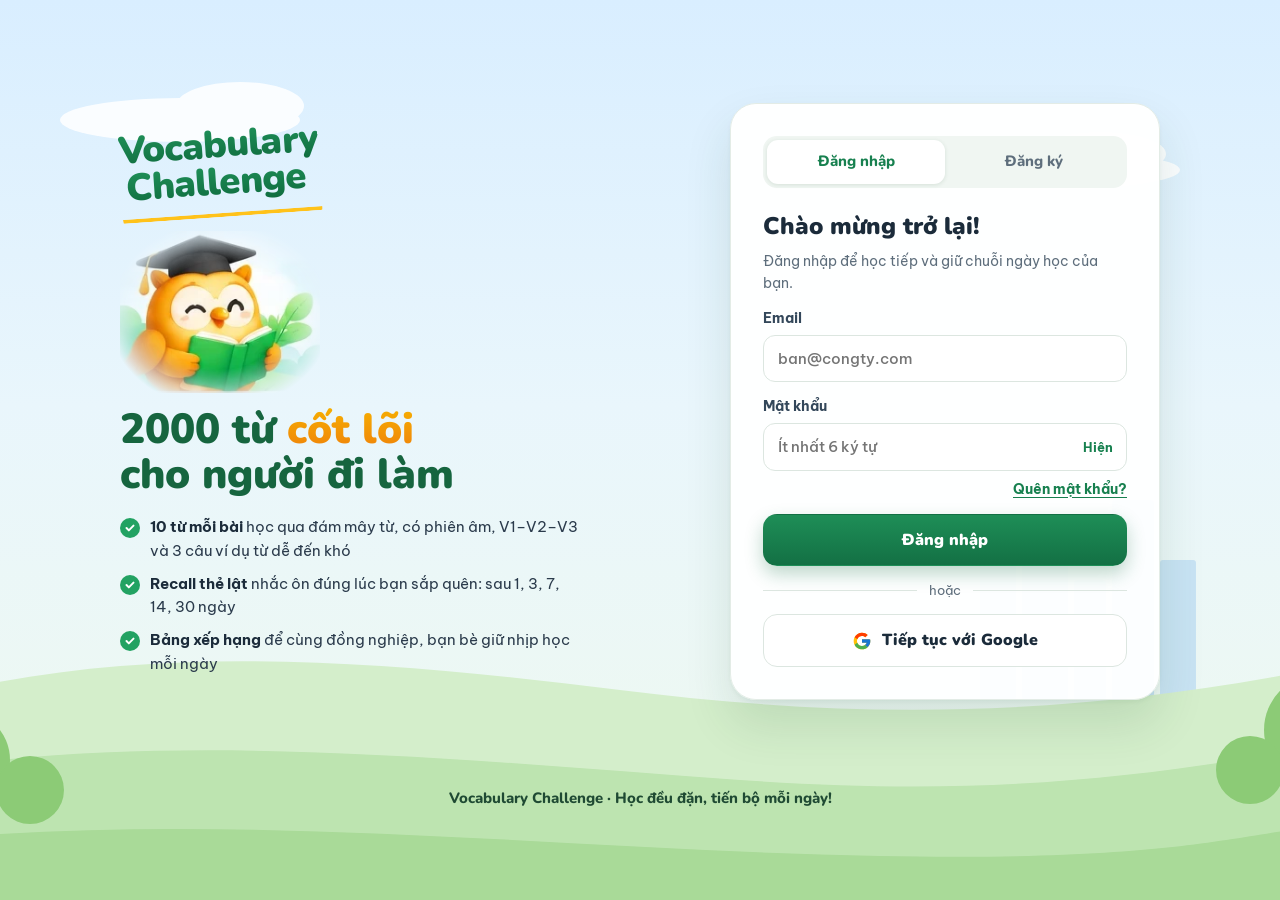
==== login.html @ 21e4e457 "v2 version bản có cập nhật ghi tiến độ" ====
<!doctype html>
<html lang="vi">
<head>
<meta charset="utf-8">
<meta name="viewport" content="width=device-width,initial-scale=1,viewport-fit=cover">
<title>Đăng nhập · Vocabulary Challenge</title>
<meta name="description" content="Đăng nhập Vocabulary Challenge để học 2000 từ tiếng Anh cốt lõi cho người đi làm.">
<link rel="icon" href="img/favicon.svg" type="image/svg+xml">
<link rel="preconnect" href="https://fonts.googleapis.com">
<link rel="preconnect" href="https://fonts.gstatic.com" crossorigin>
<link rel="stylesheet" href="https://fonts.googleapis.com/css2?family=Nunito:wght@600;700;800;900&family=Be+Vietnam+Pro:wght@400;500;600;700&display=swap">
<link rel="stylesheet" href="css/login.css">
</head>
<body>
<div class="sky" aria-hidden="true">
  <svg viewBox="0 0 1440 900" preserveAspectRatio="xMidYMax slice">
    <g fill="#fff" opacity=".85"><ellipse cx="260" cy="120" rx="120" ry="22"/><ellipse cx="320" cy="106" rx="64" ry="24"/><ellipse cx="1120" cy="170" rx="140" ry="20"/><ellipse cx="1180" cy="154" rx="66" ry="22"/></g>
    <g fill="#B9DBF2" opacity=".7"><rect x="1060" y="560" width="36" height="140" rx="3"/><rect x="1102" y="520" width="46" height="180" rx="3"/><rect x="1154" y="580" width="32" height="120" rx="3"/><rect x="1192" y="500" width="42" height="200" rx="3"/><rect x="1240" y="560" width="36" height="140" rx="3"/></g>
    <path fill="#D4EECB" d="M0 700C220 640 460 660 700 690S1160 720 1440 660V900H0Z"/>
    <path fill="#BDE4B0" d="M0 770C260 730 540 760 820 780S1260 770 1440 740V900H0Z"/>
    <path fill="#A9DA98" d="M0 840C320 810 640 850 960 856S1320 830 1440 822V900H0Z"/>
    <g fill="#8CCB76"><circle cx="40" cy="760" r="50"/><circle cx="110" cy="790" r="34"/><circle cx="1400" cy="730" r="56"/><circle cx="1330" cy="770" r="34"/></g>
  </svg>
</div>

<main class="wrap">
  <section class="intro">
    <div class="logo" aria-label="Vocabulary Challenge"><span>Vocabulary</span><span>Challenge</span></div>
    <img class="owl" src="img/owl.webp" width="216" height="174" alt="Linh vật cú đội mũ tốt nghiệp đang đọc sách">
    <h1>2000 từ <em>cốt lõi</em> cho người đi làm</h1>
    <ul class="perks">
      <li><b>10 từ mỗi bài</b> học qua đám mây từ, có phiên âm, V1–V2–V3 và 3 câu ví dụ từ dễ đến khó</li>
      <li><b>Recall thẻ lật</b> nhắc ôn đúng lúc bạn sắp quên: sau 1, 3, 7, 14, 30 ngày</li>
      <li><b>Bảng xếp hạng</b> để cùng đồng nghiệp, bạn bè giữ nhịp học mỗi ngày</li>
    </ul>
  </section>

  <section class="card" aria-label="Tài khoản">
    <div class="setup" id="setup" hidden>
      <h2>Chưa kết nối máy chủ</h2>
      <p>Mở tệp <b>js/config.js</b>, điền <b>SUPABASE_URL</b> và <b>SUPABASE_ANON_KEY</b> theo hướng dẫn trong README.md, rồi tải lại trang này.</p>
    </div>

    <div id="auth">
      <div class="tabs" role="tablist">
        <button role="tab" id="tab-login" aria-selected="true" data-mode="login">Đăng nhập</button>
        <button role="tab" id="tab-signup" aria-selected="false" data-mode="signup">Đăng ký</button>
      </div>

      <form id="form" novalidate>
        <h2 id="form-title">Chào mừng trở lại!</h2>
        <p class="sub" id="form-sub">Đăng nhập để học tiếp và giữ chuỗi ngày học của bạn.</p>

        <label class="field" id="f-name" hidden>Tên hiển thị
          <input id="name" name="name" autocomplete="name" maxlength="40" placeholder="Ví dụ: Lan Trần">
        </label>
        <label class="field" id="f-email">Email
          <input id="email" name="email" type="email" autocomplete="email" placeholder="ban@congty.com" required>
        </label>
        <label class="field" id="f-password">Mật khẩu
          <span class="pw"><input id="password" name="password" type="password" autocomplete="current-password" minlength="6" placeholder="Ít nhất 6 ký tự" required>
          <button type="button" class="eye" id="eye" aria-label="Hiện mật khẩu">Hiện</button></span>
        </label>
        <label class="field" id="f-password2" hidden>Nhập lại mật khẩu
          <input id="password2" type="password" autocomplete="new-password" minlength="6">
        </label>

        <div class="row" id="forgot-row"><button type="button" class="link" id="forgot">Quên mật khẩu?</button></div>

        <p class="msg" id="msg" role="alert" hidden></p>

        <button class="btn primary" id="submit" type="submit">Đăng nhập</button>

        <div class="or" id="or" hidden><span>hoặc</span></div>
        <button type="button" class="btn google" id="google" hidden>
          <svg viewBox="0 0 48 48" aria-hidden="true"><path fill="#FFC107" d="M43.6 20.5H42V20H24v8h11.3C33.7 32.7 29.3 36 24 36c-6.6 0-12-5.4-12-12s5.4-12 12-12c3 0 5.8 1.1 7.9 3l5.7-5.7C34 6.1 29.3 4 24 4 12.9 4 4 12.9 4 24s8.9 20 20 20 20-8.9 20-20c0-1.3-.1-2.4-.4-3.5z"/><path fill="#FF3D00" d="m6.3 14.7 6.6 4.8C14.7 15.1 19 12 24 12c3 0 5.8 1.1 7.9 3l5.7-5.7C34 6.1 29.3 4 24 4 16.3 4 9.7 8.3 6.3 14.7z"/><path fill="#4CAF50" d="M24 44c5.2 0 9.9-2 13.4-5.2l-6.2-5.2C29.2 35.1 26.7 36 24 36c-5.3 0-9.7-3.3-11.3-8l-6.5 5C9.5 39.6 16.2 44 24 44z"/><path fill="#1976D2" d="M43.6 20.5H42V20H24v8h11.3c-.8 2.2-2.2 4.2-4.1 5.6l6.2 5.2C37 39.2 44 34 44 24c0-1.3-.1-2.4-.4-3.5z"/></svg>
          Tiếp tục với Google
        </button>
      </form>
    </div>
  </section>
</main>

<footer class="foot">Vocabulary Challenge · Học đều đặn, tiến bộ mỗi ngày!</footer>

<script src="js/vendor/supabase.js"></script>
<script src="js/config.js"></script>
<script src="js/supabase-client.js"></script>
<script src="js/login.js"></script>
</body>
</html>
---- css/login.css ----
/* Login page: sky + hills scene; intro (logo, mascot, perks) beside the account card */
:root{
  --ink:#1B2B3A; --muted:#5E6E7C; --line:#DCE6E0; --accent:#17804F; --accent-2:#22A262; --accent-soft:#E2F5E8;
  --gold:#FFC21A; --bad:#C83A3A; --bad-soft:#FBE3E1;
  --display:"Nunito","Be Vietnam Pro",system-ui,sans-serif;
  --body:"Be Vietnam Pro",system-ui,-apple-system,"Segoe UI",sans-serif;
  color-scheme:light;
}
*{box-sizing:border-box}
html{-webkit-text-size-adjust:100%;background:#F4FAF2}
body{margin:0;min-height:100vh;min-height:100dvh;position:relative;color:var(--ink);font-family:var(--body);font-size:15px;line-height:1.55;
  background:linear-gradient(180deg,#D9EEFF 0,#E9F6FC 45%,#EFF9EE 100%);
  padding:clamp(20px,5vh,56px) max(16px,env(safe-area-inset-right,0px)) 90px max(16px,env(safe-area-inset-left,0px));display:flex;flex-direction:column}
.sky{position:fixed;inset:0;pointer-events:none;z-index:0}
.sky svg{width:100%;height:100%;display:block}
.wrap{position:relative;z-index:1;width:100%;max-width:1040px;margin:auto;display:grid;grid-template-columns:minmax(0,1fr) minmax(0,430px);gap:32px 48px;align-items:center}
button,input{font:inherit;color:inherit}
button{cursor:pointer}
:focus-visible{outline:3px solid var(--accent-2);outline-offset:2px;border-radius:8px}
[hidden]{display:none!important}

.intro{display:flex;flex-direction:column;gap:14px}
.logo{display:inline-flex;flex-direction:column;align-self:flex-start;line-height:.86;font-family:var(--display);font-weight:900;font-size:38px;letter-spacing:-.02em;transform:rotate(-4deg);padding-bottom:10px;border-bottom:4px solid var(--gold);border-radius:2px}
.logo span{background:linear-gradient(180deg,#1E8E57,#0F6B3E);-webkit-background-clip:text;background-clip:text;color:transparent;padding-bottom:.12em}
.logo span+span{margin-left:.15em}
.owl{width:200px;height:auto;-webkit-mask-image:radial-gradient(ellipse 56% 58% at 50% 52%,#000 58%,transparent 100%);mask-image:radial-gradient(ellipse 56% 58% at 50% 52%,#000 58%,transparent 100%)}
h1{margin:0;font-family:var(--display);font-weight:900;font-size:clamp(28px,4vw,42px);line-height:1.08;color:#16653F;text-wrap:balance}
h1 em{font-style:normal;background:linear-gradient(180deg,#F7B500,#EE7B0C);-webkit-background-clip:text;background-clip:text;color:transparent}
.perks{list-style:none;margin:4px 0 0;padding:0;display:flex;flex-direction:column;gap:10px;max-width:46ch}
.perks li{position:relative;padding-left:30px;color:#2B3B4C}
.perks li::before{content:"";position:absolute;left:0;top:3px;width:20px;height:20px;border-radius:50%;background:var(--accent-2) url("data:image/svg+xml,%3Csvg xmlns='http://www.w3.org/2000/svg' viewBox='0 0 24 24' fill='none' stroke='white' stroke-width='3.4' stroke-linecap='round' stroke-linejoin='round'%3E%3Cpath d='m6 12 4 4 8-8'/%3E%3C/svg%3E") center/14px no-repeat}
.perks b{color:var(--ink)}

.card{background:rgba(255,255,255,.95);border:1px solid #E3ECE6;border-radius:26px;box-shadow:0 2px 4px rgba(23,70,45,.05),0 24px 48px rgba(23,70,45,.12);padding:clamp(20px,4vw,32px)}
.tabs{display:grid;grid-template-columns:1fr 1fr;background:#F0F6F2;border-radius:14px;padding:4px;margin-bottom:20px}
.tabs button{border:0;background:none;border-radius:11px;padding:10px;font-family:var(--display);font-weight:800;font-size:15px;color:var(--muted)}
.tabs button[aria-selected="true"]{background:#fff;color:var(--accent);box-shadow:0 1px 4px rgba(23,70,45,.12)}
form{display:flex;flex-direction:column;gap:14px}
h2{margin:0;font-family:var(--display);font-weight:900;font-size:24px}
.sub{margin:-8px 0 0;color:var(--muted);font-size:14px}
.field{display:flex;flex-direction:column;gap:6px;font-size:13.5px;font-weight:700;color:#33475A}
.field input{width:100%;border:1.5px solid var(--line);border-radius:12px;padding:11px 14px;font-size:15px;font-weight:500;background:#fff}
.field input:focus{outline:none;border-color:var(--accent-2);box-shadow:0 0 0 3px var(--accent-soft)}
.pw{position:relative;display:block}
.pw input{padding-right:64px}
.eye{position:absolute;right:6px;top:50%;transform:translateY(-50%);border:0;background:none;color:var(--accent);font-weight:700;font-size:13px;padding:6px 8px}
.row{display:flex;justify-content:flex-end;margin-top:-6px}
.link{border:0;background:none;color:var(--accent);font-weight:700;font-size:13.5px;padding:0;text-decoration:underline;text-underline-offset:3px}
.msg{margin:0;border-radius:12px;padding:10px 12px;font-size:14px;background:var(--bad-soft);color:var(--bad)}
.msg.ok{background:var(--accent-soft);color:var(--accent)}
.btn{border-radius:14px;padding:13px 16px;font-family:var(--display);font-weight:900;font-size:16px;border:1.5px solid transparent;display:flex;align-items:center;justify-content:center;gap:10px}
.btn.primary{background:linear-gradient(180deg,#1E8E57,#137044);color:#fff;box-shadow:0 8px 18px rgba(19,112,68,.28)}
.btn.primary:disabled{opacity:.7;cursor:progress}
.btn.google{background:#fff;border-color:var(--line);color:var(--ink)}
.btn.google:hover{border-color:#B9C9BF}
.btn.google svg{width:20px;height:20px}
.or{display:flex;align-items:center;gap:12px;color:var(--muted);font-size:13px}
.or::before,.or::after{content:"";flex:1;height:1px;background:var(--line)}
.setup h2{margin-bottom:8px}
.foot{position:relative;z-index:1;text-align:center;font-family:var(--display);font-weight:800;color:#1F4A33;margin-top:28px}

@media (max-width:860px){
  .wrap{grid-template-columns:1fr;max-width:480px}
  .intro{align-items:center;text-align:center}
  .logo{align-self:center}
  .owl{width:150px;margin:-4px 0 -10px}
  .perks{display:none}
}
@media (prefers-reduced-motion:reduce){*{transition:none!important}}
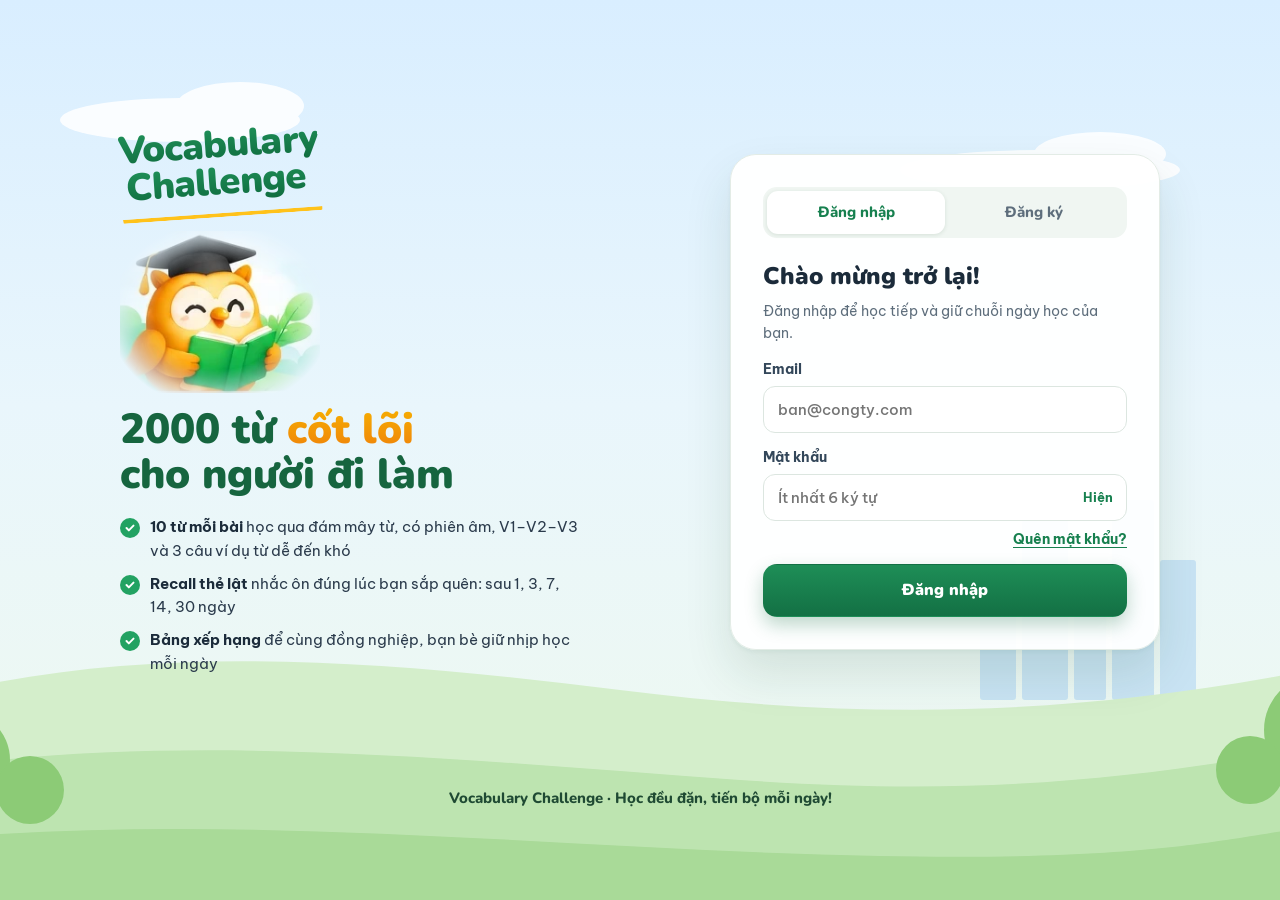
==== commit 755da19a: "Thêm mã giới thiệu TEN-XXXXXXXX và ô người giới thiệu khi đăng ký Co-Authored-By: Claude Opus 5.5 <n" ====
--- a/login.html
+++ b/login.html
@@ -64,6 +64,9 @@
         <label class="field" id="f-password2" hidden>Nhập lại mật khẩu
           <input id="password2" type="password" autocomplete="new-password" minlength="6">
         </label>
+        <label class="field" id="f-ref" hidden><span>Mã người giới thiệu <span class="opt">(không bắt buộc)</span></span>
+          <input id="ref" name="ref" autocomplete="off" autocapitalize="characters" spellcheck="false" maxlength="14" placeholder="Ví dụ: TEN-AB12CD34">
+        </label>
 
         <div class="row" id="forgot-row"><button type="button" class="link" id="forgot">Quên mật khẩu?</button></div>
 
--- a/css/login.css
+++ b/css/login.css
@@ -41,6 +41,9 @@
 .field{display:flex;flex-direction:column;gap:6px;font-size:13.5px;font-weight:700;color:#33475A}
 .field input{width:100%;border:1.5px solid var(--line);border-radius:12px;padding:11px 14px;font-size:15px;font-weight:500;background:#fff}
 .field input:focus{outline:none;border-color:var(--accent-2);box-shadow:0 0 0 3px var(--accent-soft)}
+.field .opt{font-weight:500;color:var(--muted)}
+#ref{text-transform:uppercase;letter-spacing:.04em}
+#ref::placeholder{text-transform:none;letter-spacing:0}
 .pw{position:relative;display:block}
 .pw input{padding-right:64px}
 .eye{position:absolute;right:6px;top:50%;transform:translateY(-50%);border:0;background:none;color:var(--accent);font-weight:700;font-size:13px;padding:6px 8px}
